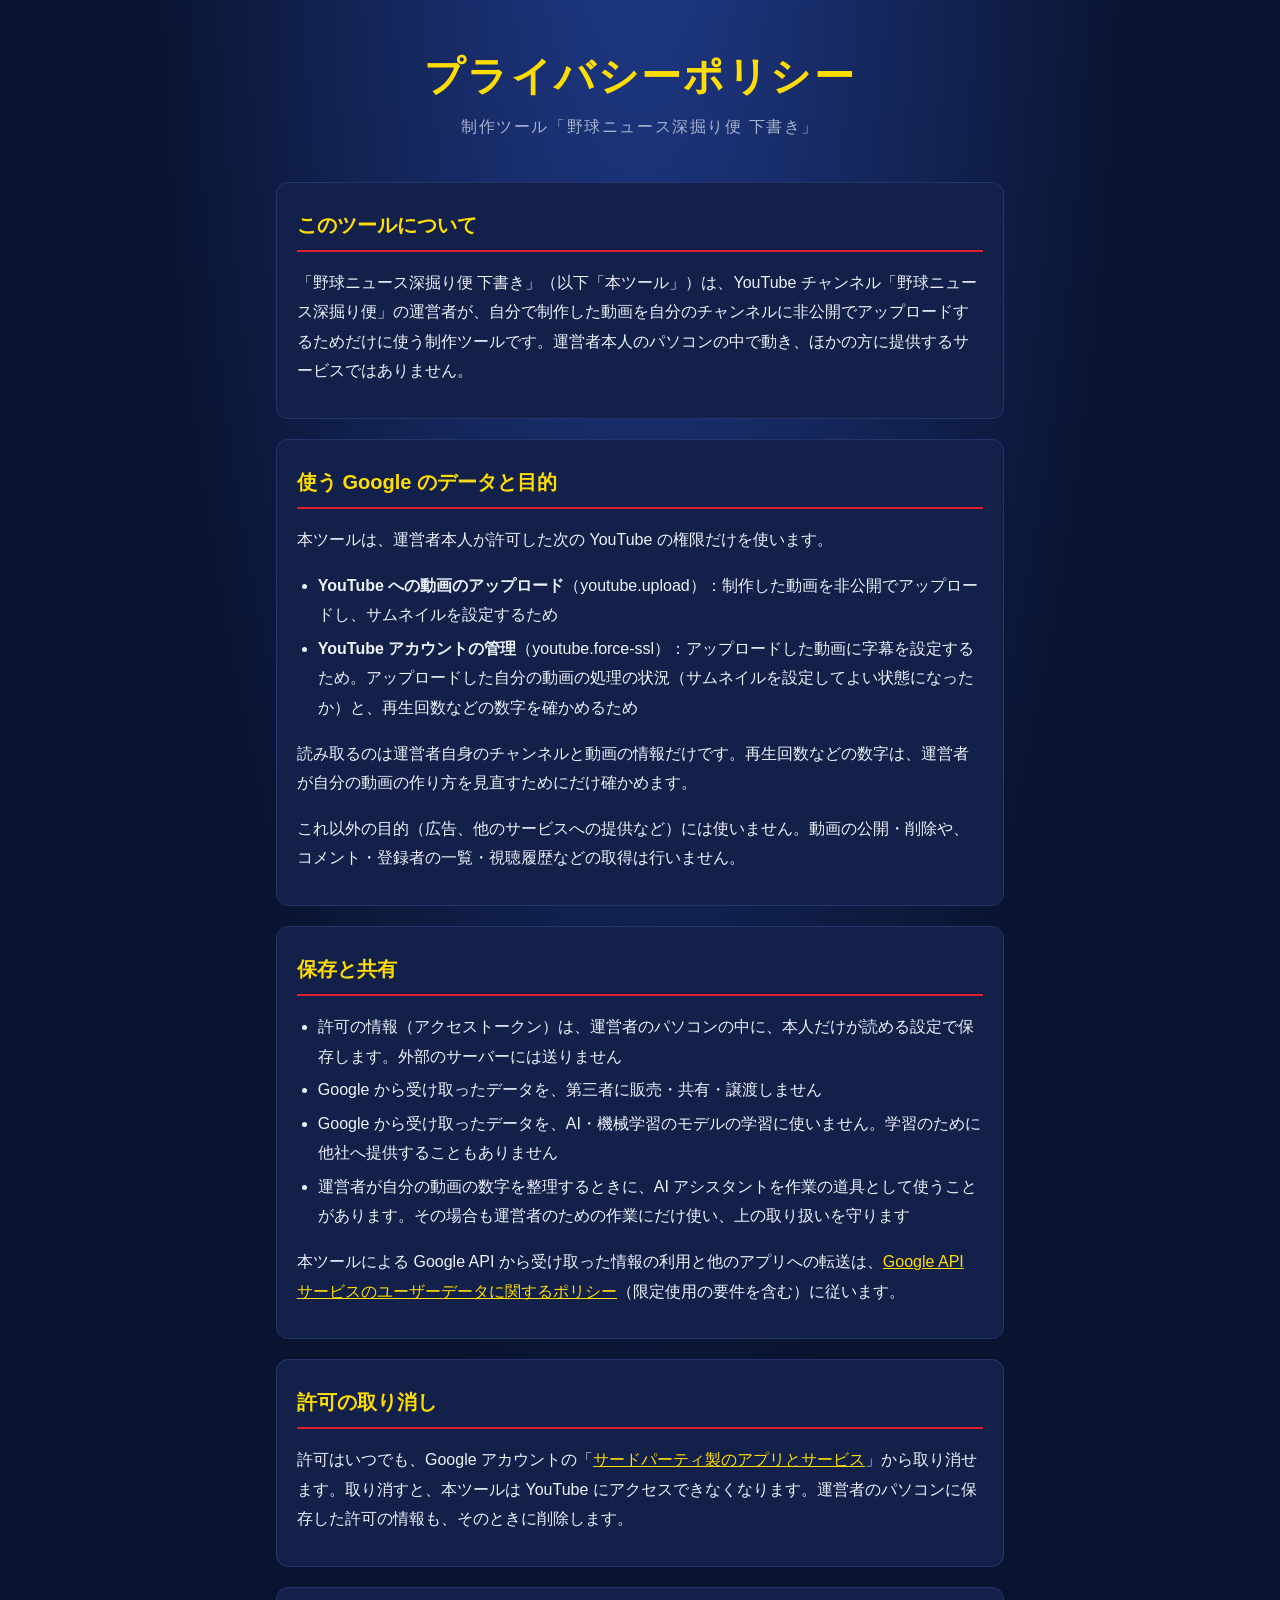
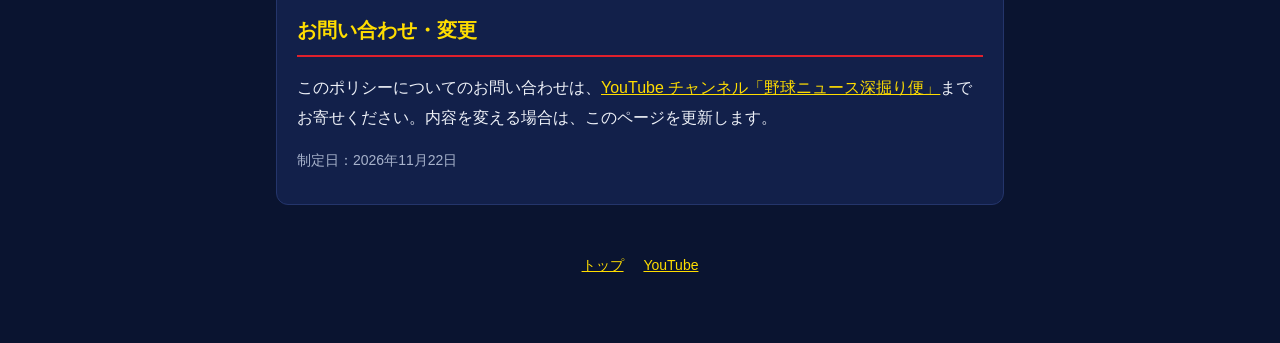
==== yakyu/privacy.html @ 59db20ba "Add files via upload" ====
<!doctype html>
<html lang="ja">
<head>
<meta charset="utf-8">
<meta name="viewport" content="width=device-width, initial-scale=1">
<title>プライバシーポリシー</title>
<meta name="description" content="制作ツール「野球ニュース深掘り便 下書き」のプライバシーポリシーです。">
<link rel="icon" href="icon.png">
<link rel="stylesheet" href="style.css">
</head>
<body>
<main>
  <header>
    <h1>プライバシーポリシー</h1>
    <p class="tag">制作ツール「野球ニュース深掘り便 下書き」</p>
  </header>

  <section>
    <h2>このツールについて</h2>
    <p>「野球ニュース深掘り便 下書き」（以下「本ツール」）は、YouTube チャンネル「野球ニュース深掘り便」の運営者が、自分で制作した動画を自分のチャンネルに非公開でアップロードするためだけに使う制作ツールです。運営者本人のパソコンの中で動き、ほかの方に提供するサービスではありません。</p>
  </section>

  <section>
    <h2>使う Google のデータと目的</h2>
    <p>本ツールは、運営者本人が許可した次の YouTube の権限だけを使います。</p>
    <ul>
      <li><strong>YouTube への動画のアップロード</strong>（youtube.upload）：制作した動画を非公開でアップロードし、サムネイルを設定するため</li>
      <li><strong>YouTube アカウントの管理</strong>（youtube.force-ssl）：アップロードした動画に字幕を設定するため。アップロードした自分の動画の処理の状況（サムネイルを設定してよい状態になったか）と、再生回数などの数字を確かめるため</li>
    </ul>
    <p>読み取るのは運営者自身のチャンネルと動画の情報だけです。再生回数などの数字は、運営者が自分の動画の作り方を見直すためにだけ確かめます。</p>
    <p>これ以外の目的（広告、他のサービスへの提供など）には使いません。動画の公開・削除や、コメント・登録者の一覧・視聴履歴などの取得は行いません。</p>
  </section>

  <section>
    <h2>保存と共有</h2>
    <ul>
      <li>許可の情報（アクセストークン）は、運営者のパソコンの中に、本人だけが読める設定で保存します。外部のサーバーには送りません</li>
      <li>Google から受け取ったデータを、第三者に販売・共有・譲渡しません</li>
      <li>Google から受け取ったデータを、AI・機械学習のモデルの学習に使いません。学習のために他社へ提供することもありません</li>
      <li>運営者が自分の動画の数字を整理するときに、AI アシスタントを作業の道具として使うことがあります。その場合も運営者のための作業にだけ使い、上の取り扱いを守ります</li>
    </ul>
    <p>本ツールによる Google API から受け取った情報の利用と他のアプリへの転送は、<a href="https://developers.google.com/terms/api-services-user-data-policy">Google API サービスのユーザーデータに関するポリシー</a>（限定使用の要件を含む）に従います。</p>
  </section>

  <section>
    <h2>許可の取り消し</h2>
    <p>許可はいつでも、Google アカウントの「<a href="https://myaccount.google.com/permissions">サードパーティ製のアプリとサービス</a>」から取り消せます。取り消すと、本ツールは YouTube にアクセスできなくなります。運営者のパソコンに保存した許可の情報も、そのときに削除します。</p>
  </section>

  <section>
    <h2>お問い合わせ・変更</h2>
    <p>このポリシーについてのお問い合わせは、<a href="https://www.youtube.com/channel/UC3fTod5EPY8YIGA3iuJHqLw">YouTube チャンネル「野球ニュース深掘り便」</a>までお寄せください。内容を変える場合は、このページを更新します。</p>
    <p class="small">制定日：2026年11月22日</p>
  </section>

  <footer>
    <a href="index.html">トップ</a>
    <a href="https://www.youtube.com/channel/UC3fTod5EPY8YIGA3iuJHqLw">YouTube</a>
  </footer>
</main>
</body>
</html>
---- yakyu/style.css ----
:root {
  --bg: #0a1430;
  --panel: #12204a;
  --text: #eef1f8;
  --muted: #a8b3cc;
  --yellow: #ffdd00;
  --red: #e0202c;
  --line: #24356b;
  color-scheme: dark;
}
* { box-sizing: border-box; }
html { -webkit-text-size-adjust: 100%; }
body {
  margin: 0;
  background: radial-gradient(ellipse at 50% -10%, #1f3a8a 0%, var(--bg) 55%) no-repeat, var(--bg);
  color: var(--text);
  font-family: "Hiragino Sans", "Hiragino Kaku Gothic ProN", "Noto Sans JP", "Yu Gothic", sans-serif;
  line-height: 1.85;
  font-size: 16px;
}
main { max-width: 760px; margin: 0 auto; padding: 48px 16px 64px; }
header { text-align: center; margin-bottom: 40px; }
header img { width: 128px; height: 128px; border-radius: 50%; display: block; margin: 0 auto 20px; border: 4px solid var(--yellow); }
h1, h2 { font-weight: 800; }
h1 { color: var(--yellow); font-size: clamp(28px, 7vw, 40px); letter-spacing: .06em; margin: 0; line-height: 1.4; }
.tag { color: var(--muted); margin: 8px 0 0; letter-spacing: .1em; }
h2 { font-size: 20px; color: var(--yellow); border-bottom: 2px solid var(--red); padding-bottom: 6px; margin: 20px 0 12px; }
section { background: var(--panel); border: 1px solid var(--line); border-radius: 12px; padding: 4px 20px 16px; margin: 20px 0; }
a { color: var(--yellow); overflow-wrap: anywhere; }
ul { padding-left: 1.3em; }
li { margin: 4px 0; }
.small { color: var(--muted); font-size: 14px; }
footer { text-align: center; color: var(--muted); font-size: 14px; margin-top: 48px; }
footer a { margin: 0 8px; }
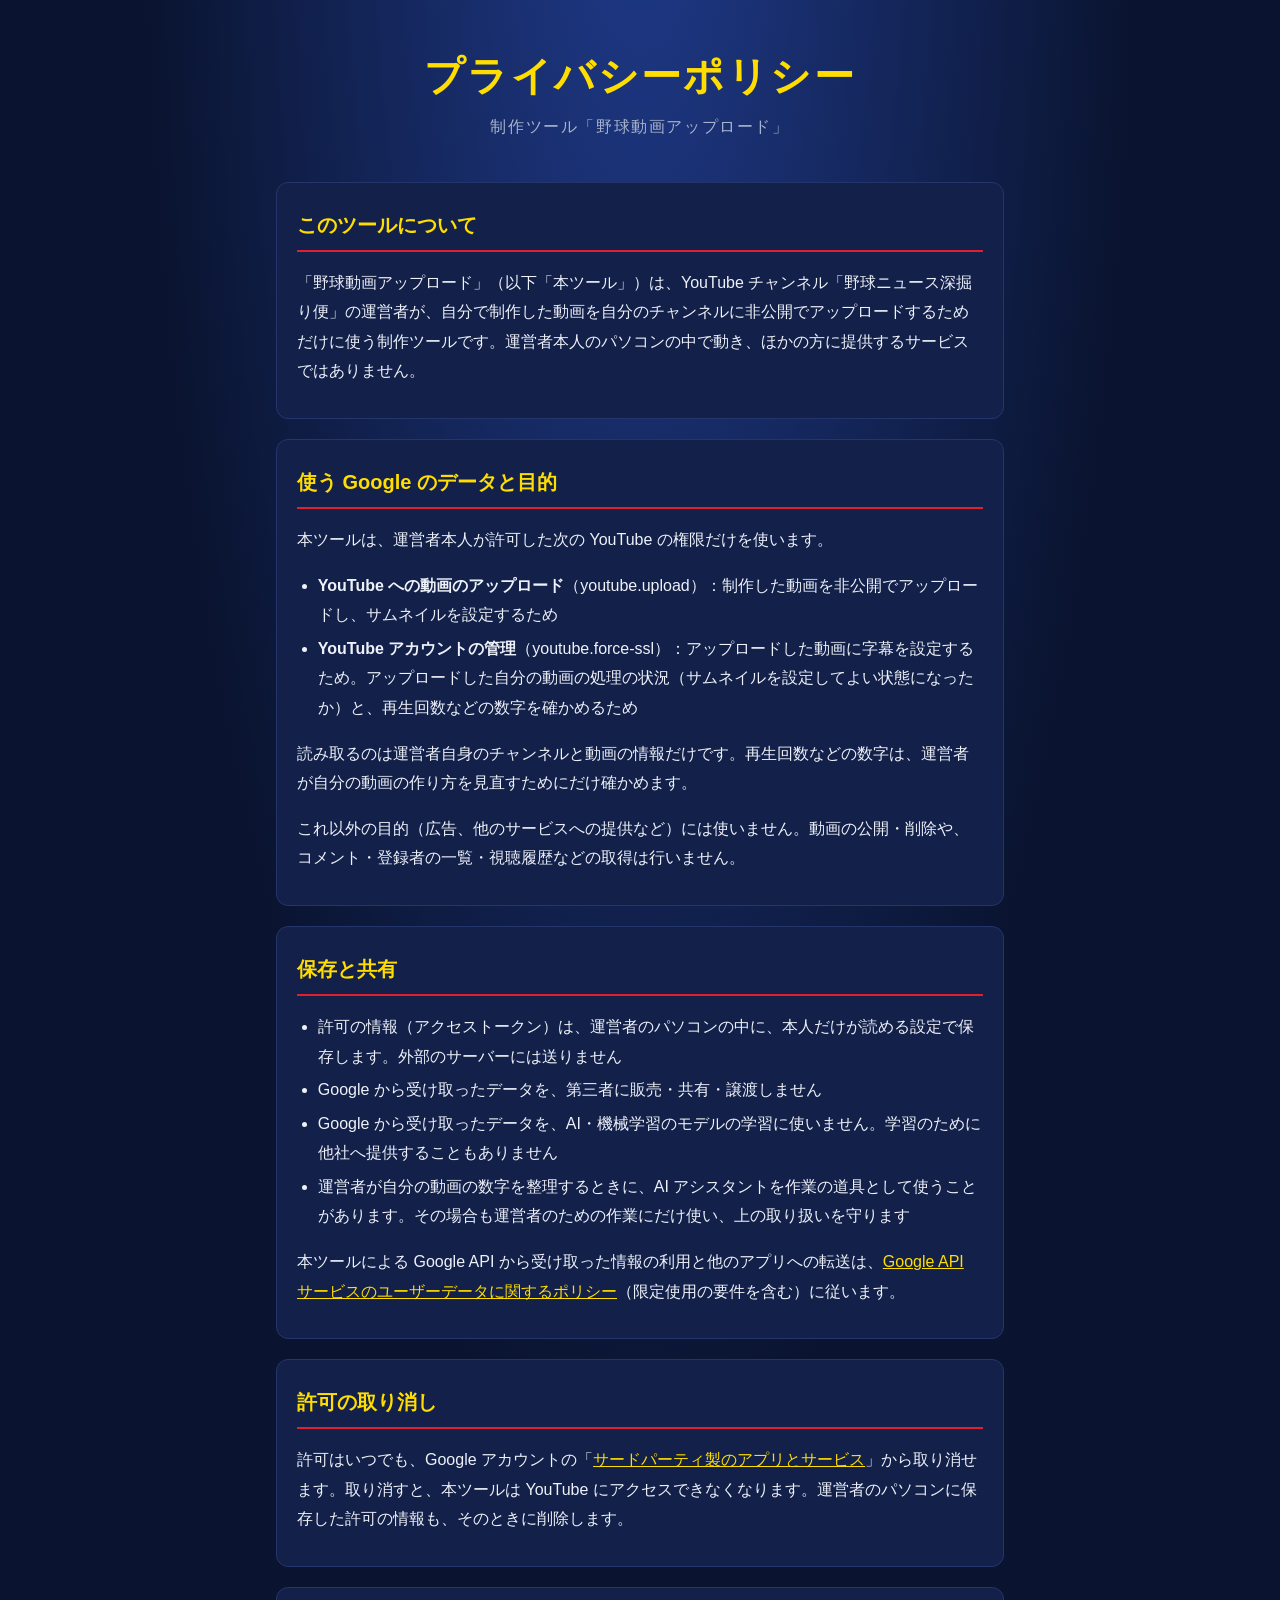
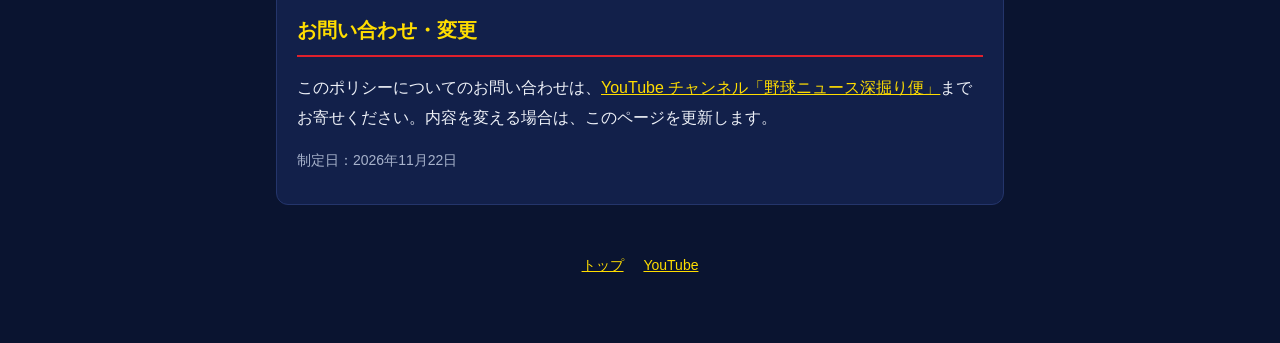
==== commit c988d9d6: "Add files via upload" ====
--- a/yakyu/privacy.html
+++ b/yakyu/privacy.html
@@ -4,7 +4,7 @@
 <meta charset="utf-8">
 <meta name="viewport" content="width=device-width, initial-scale=1">
 <title>プライバシーポリシー</title>
-<meta name="description" content="制作ツール「野球ニュース深掘り便 下書き」のプライバシーポリシーです。">
+<meta name="description" content="制作ツール「野球動画アップロード」のプライバシーポリシーです。">
 <link rel="icon" href="icon.png">
 <link rel="stylesheet" href="style.css">
 </head>
@@ -12,12 +12,12 @@
 <main>
   <header>
     <h1>プライバシーポリシー</h1>
-    <p class="tag">制作ツール「野球ニュース深掘り便 下書き」</p>
+    <p class="tag">制作ツール「野球動画アップロード」</p>
   </header>
 
   <section>
     <h2>このツールについて</h2>
-    <p>「野球ニュース深掘り便 下書き」（以下「本ツール」）は、YouTube チャンネル「野球ニュース深掘り便」の運営者が、自分で制作した動画を自分のチャンネルに非公開でアップロードするためだけに使う制作ツールです。運営者本人のパソコンの中で動き、ほかの方に提供するサービスではありません。</p>
+    <p>「野球動画アップロード」（以下「本ツール」）は、YouTube チャンネル「野球ニュース深掘り便」の運営者が、自分で制作した動画を自分のチャンネルに非公開でアップロードするためだけに使う制作ツールです。運営者本人のパソコンの中で動き、ほかの方に提供するサービスではありません。</p>
   </section>
 
   <section>
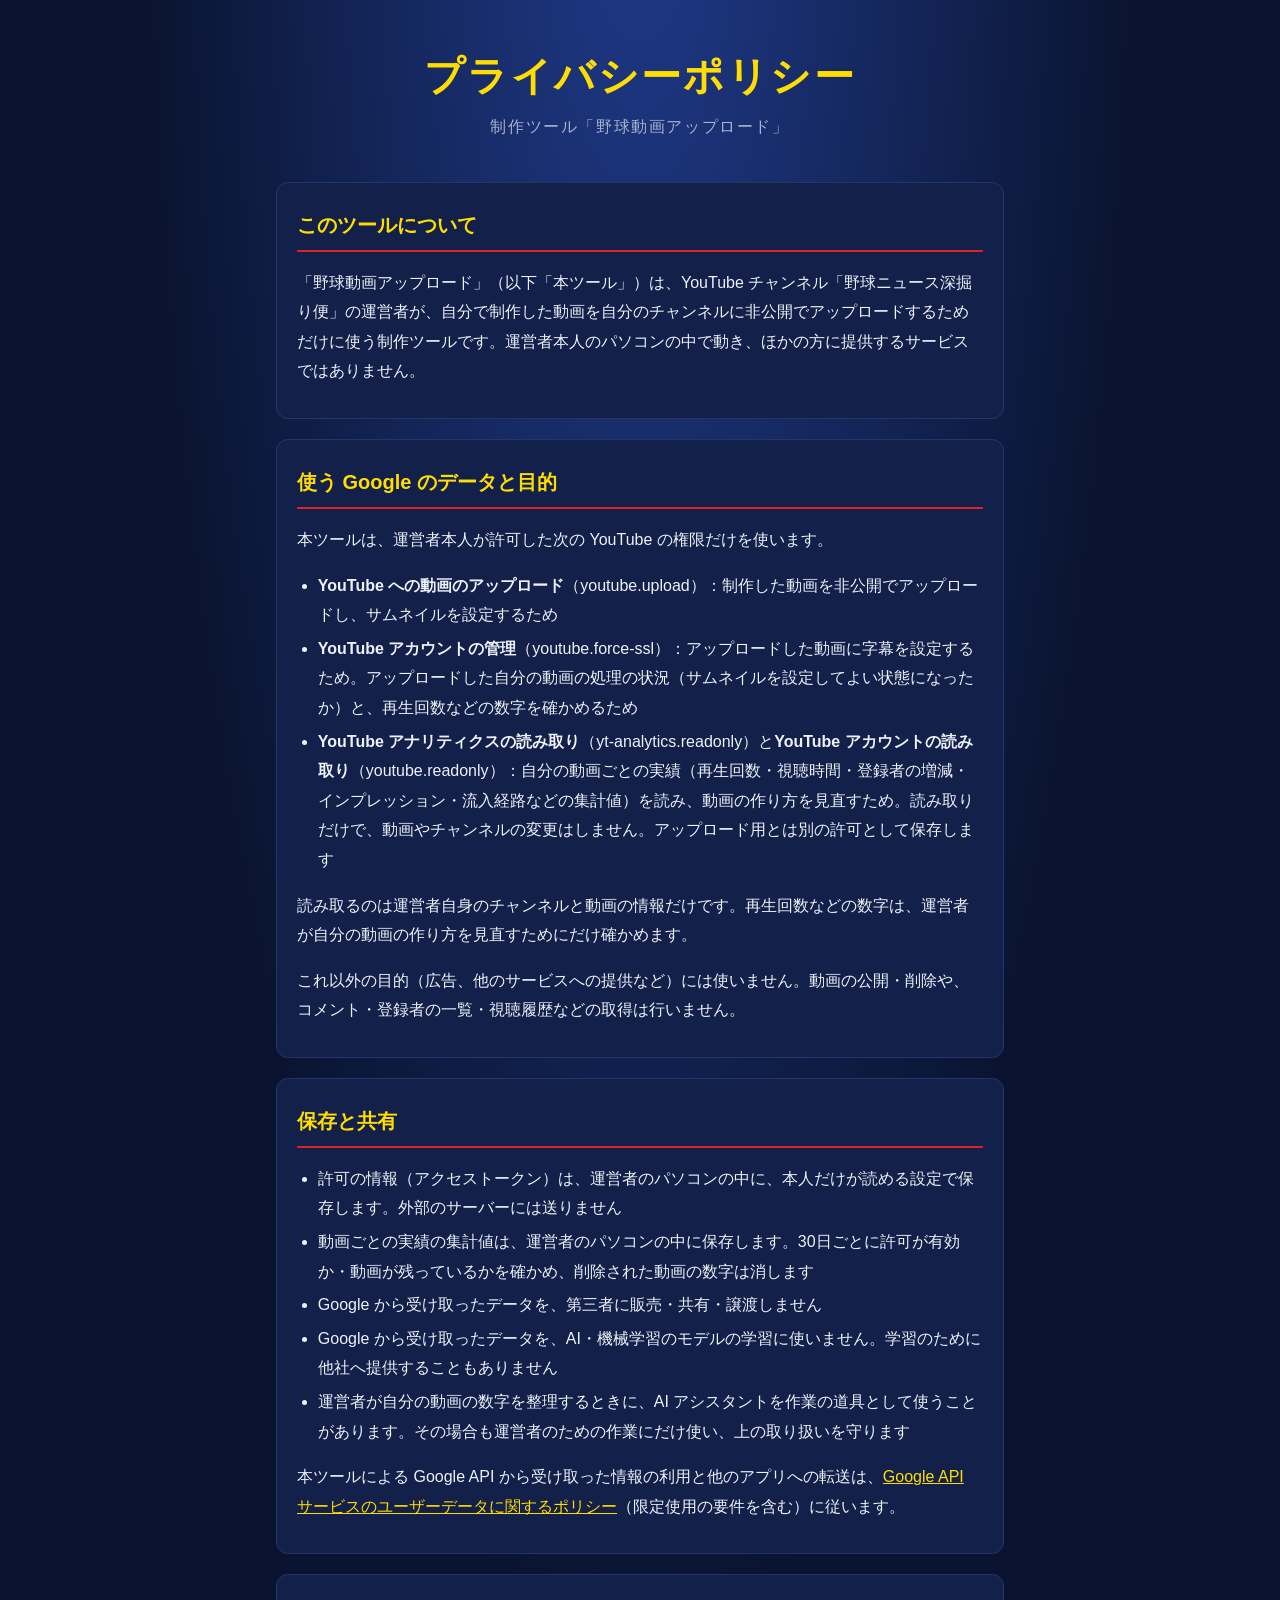
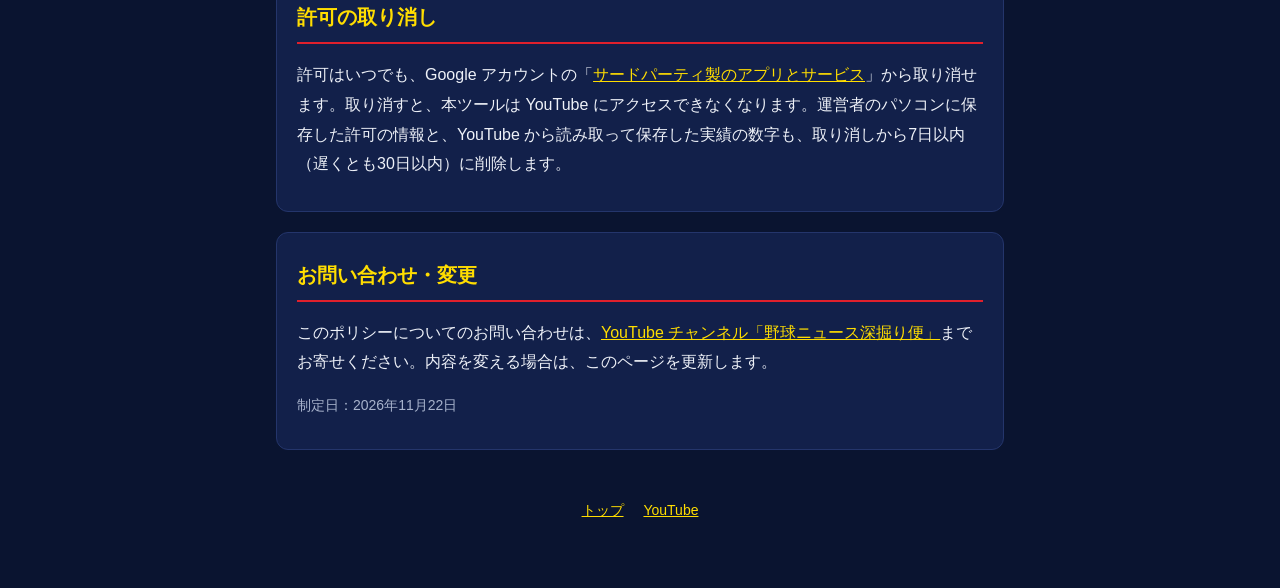
==== commit 4bd7281c: "Add files via upload" ====
--- a/yakyu/privacy.html
+++ b/yakyu/privacy.html
@@ -26,6 +26,7 @@
     <ul>
       <li><strong>YouTube への動画のアップロード</strong>（youtube.upload）：制作した動画を非公開でアップロードし、サムネイルを設定するため</li>
       <li><strong>YouTube アカウントの管理</strong>（youtube.force-ssl）：アップロードした動画に字幕を設定するため。アップロードした自分の動画の処理の状況（サムネイルを設定してよい状態になったか）と、再生回数などの数字を確かめるため</li>
+      <li><strong>YouTube アナリティクスの読み取り</strong>（yt-analytics.readonly）と<strong>YouTube アカウントの読み取り</strong>（youtube.readonly）：自分の動画ごとの実績（再生回数・視聴時間・登録者の増減・インプレッション・流入経路などの集計値）を読み、動画の作り方を見直すため。読み取りだけで、動画やチャンネルの変更はしません。アップロード用とは別の許可として保存します</li>
     </ul>
     <p>読み取るのは運営者自身のチャンネルと動画の情報だけです。再生回数などの数字は、運営者が自分の動画の作り方を見直すためにだけ確かめます。</p>
     <p>これ以外の目的（広告、他のサービスへの提供など）には使いません。動画の公開・削除や、コメント・登録者の一覧・視聴履歴などの取得は行いません。</p>
@@ -35,6 +36,7 @@
     <h2>保存と共有</h2>
     <ul>
       <li>許可の情報（アクセストークン）は、運営者のパソコンの中に、本人だけが読める設定で保存します。外部のサーバーには送りません</li>
+      <li>動画ごとの実績の集計値は、運営者のパソコンの中に保存します。30日ごとに許可が有効か・動画が残っているかを確かめ、削除された動画の数字は消します</li>
       <li>Google から受け取ったデータを、第三者に販売・共有・譲渡しません</li>
       <li>Google から受け取ったデータを、AI・機械学習のモデルの学習に使いません。学習のために他社へ提供することもありません</li>
       <li>運営者が自分の動画の数字を整理するときに、AI アシスタントを作業の道具として使うことがあります。その場合も運営者のための作業にだけ使い、上の取り扱いを守ります</li>
@@ -44,7 +46,7 @@
 
   <section>
     <h2>許可の取り消し</h2>
-    <p>許可はいつでも、Google アカウントの「<a href="https://myaccount.google.com/permissions">サードパーティ製のアプリとサービス</a>」から取り消せます。取り消すと、本ツールは YouTube にアクセスできなくなります。運営者のパソコンに保存した許可の情報も、そのときに削除します。</p>
+    <p>許可はいつでも、Google アカウントの「<a href="https://myaccount.google.com/permissions">サードパーティ製のアプリとサービス</a>」から取り消せます。取り消すと、本ツールは YouTube にアクセスできなくなります。運営者のパソコンに保存した許可の情報と、YouTube から読み取って保存した実績の数字も、取り消しから7日以内（遅くとも30日以内）に削除します。</p>
   </section>
 
   <section>
